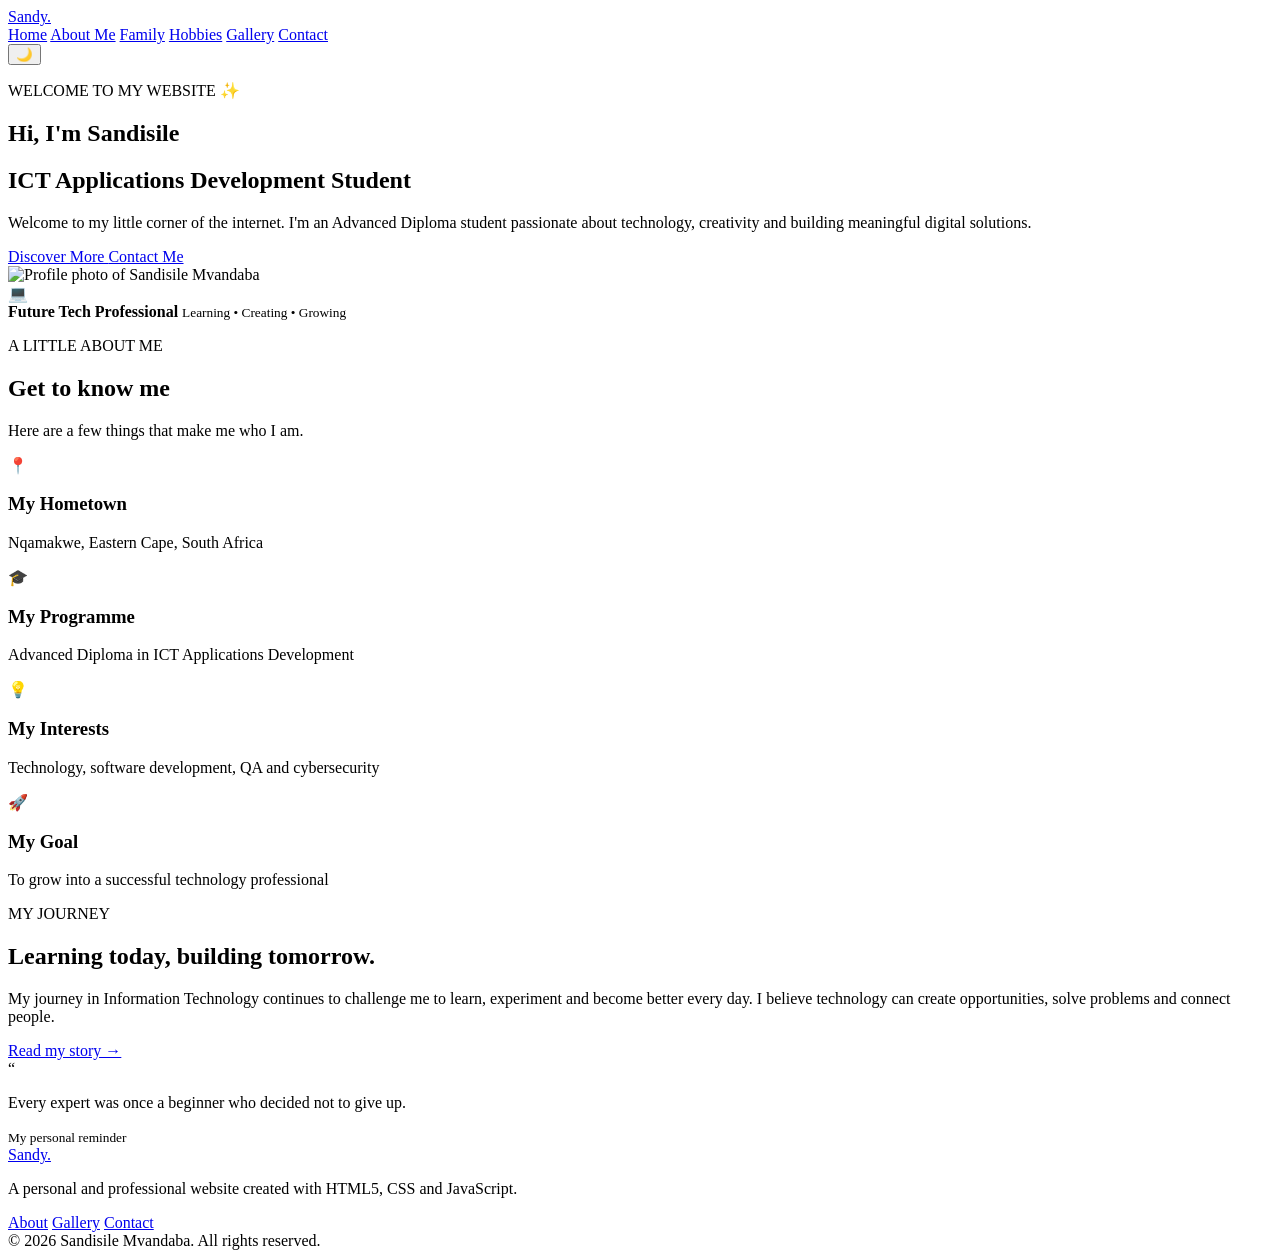
==== index.html @ 215be30d "Add initial HTML structure for portfolio website This file contains the complete HTML structure for " ====
<!DOCTYPE html>
<html lang="en">
<head>
    <meta charset="UTF-8">
    <meta name="viewport" content="width=device-width, initial-scale=1.0">

    <title>Sandisile Sandy Mvandaba | Personal Portfolio</title>

    <link rel="stylesheet" href="style.css">

    <!-- Google Font -->
    <link rel="preconnect" href="https://fonts.googleapis.com">
    <link rel="preconnect" href="https://fonts.gstatic.com" crossorigin>
    <link href="https://fonts.googleapis.com/css2?family=DM+Sans:wght@400;500;600;700&family=Playfair+Display:wght@600;700&display=swap" rel="stylesheet">
</head>

<body>

<header class="navbar">
    <div class="nav-container">

        <a href="index.html" class="logo">
            Sandy<span>.</span>
        </a>

        <nav>
            <a href="index.html" class="active">Home</a>
            <a href="about.html">About Me</a>
            <a href="family.html">Family</a>
            <a href="hobbies.html">Hobbies</a>
            <a href="gallery.html">Gallery</a>
            <a href="contact.html">Contact</a>
        </nav>

        <button id="themeToggle" class="theme-btn" aria-label="Toggle dark mode">
            🌙
        </button>

    </div>
</header>


<main>

    <!-- HERO SECTION -->
    <section class="hero">

        <div class="hero-content">

            <p class="eyebrow">WELCOME TO MY WEBSITE ✨</p>

            <h1>
                Hi, I'm <span>Sandisile</span>
            </h1>

            <h2>ICT Applications Development Student</h2>

            <p class="hero-text">
                Welcome to my little corner of the internet. I'm an
                Advanced Diploma student passionate about technology,
                creativity and building meaningful digital solutions.
            </p>

            <div class="hero-buttons">
                <a href="about.html" class="btn primary-btn">
                    Discover More
                </a>

                <a href="contact.html" class="btn secondary-btn">
                    Contact Me
                </a>
            </div>

        </div>


        <div class="hero-image">

            <div class="image-decoration"></div>

            <img src="images/IMG-20230119-WA0006.jpg"
                 alt="Profile photo of Sandisile Mvandaba">

            <div class="floating-card">
                <span>💻</span>
                <div>
                    <strong>Future Tech Professional</strong>
                    <small>Learning • Creating • Growing</small>
                </div>
            </div>

        </div>

    </section>


    <!-- QUICK INFORMATION -->
    <section class="section">

        <div class="section-heading">
            <p class="eyebrow">A LITTLE ABOUT ME</p>

            <h2>Get to know me</h2>

            <p>
                Here are a few things that make me who I am.
            </p>
        </div>


        <div class="info-grid">

            <div class="info-card">
                <div class="card-icon">📍</div>
                <h3>My Hometown</h3>
                <p>Nqamakwe, Eastern Cape, South Africa</p>
            </div>

            <div class="info-card">
                <div class="card-icon">🎓</div>
                <h3>My Programme</h3>
                <p>Advanced Diploma in ICT Applications Development</p>
            </div>

            <div class="info-card">
                <div class="card-icon">💡</div>
                <h3>My Interests</h3>
                <p>Technology, software development, QA and cybersecurity</p>
            </div>

            <div class="info-card">
                <div class="card-icon">🚀</div>
                <h3>My Goal</h3>
                <p>To grow into a successful technology professional</p>
            </div>

        </div>

    </section>


    <!-- FEATURE SECTION -->
    <section class="highlight-section">

        <div class="highlight-content">

            <p class="eyebrow">MY JOURNEY</p>

            <h2>Learning today, building tomorrow.</h2>

            <p>
                My journey in Information Technology continues to challenge
                me to learn, experiment and become better every day.
                I believe technology can create opportunities, solve
                problems and connect people.
            </p>

            <a href="about.html" class="text-link">
                Read my story →
            </a>

        </div>

        <div class="quote-card">
            <span class="quote-mark">“</span>

            <p>
                Every expert was once a beginner who decided not to give up.
            </p>

            <span class="quote-line"></span>

            <small>My personal reminder</small>
        </div>

    </section>

</main>


<footer>
    <div class="footer-content">

        <div>
            <a href="index.html" class="logo footer-logo">
                Sandy<span>.</span>
            </a>

            <p>
                A personal and professional website created with
                HTML5, CSS and JavaScript.
            </p>
        </div>

        <div class="footer-links">
            <a href="about.html">About</a>
            <a href="gallery.html">Gallery</a>
            <a href="contact.html">Contact</a>
        </div>

    </div>

    <div class="copyright">
        © 2026 Sandisile Mvandaba. All rights reserved.
    </div>
</footer>


<script src="script.js"></script>

</body>
  </html>
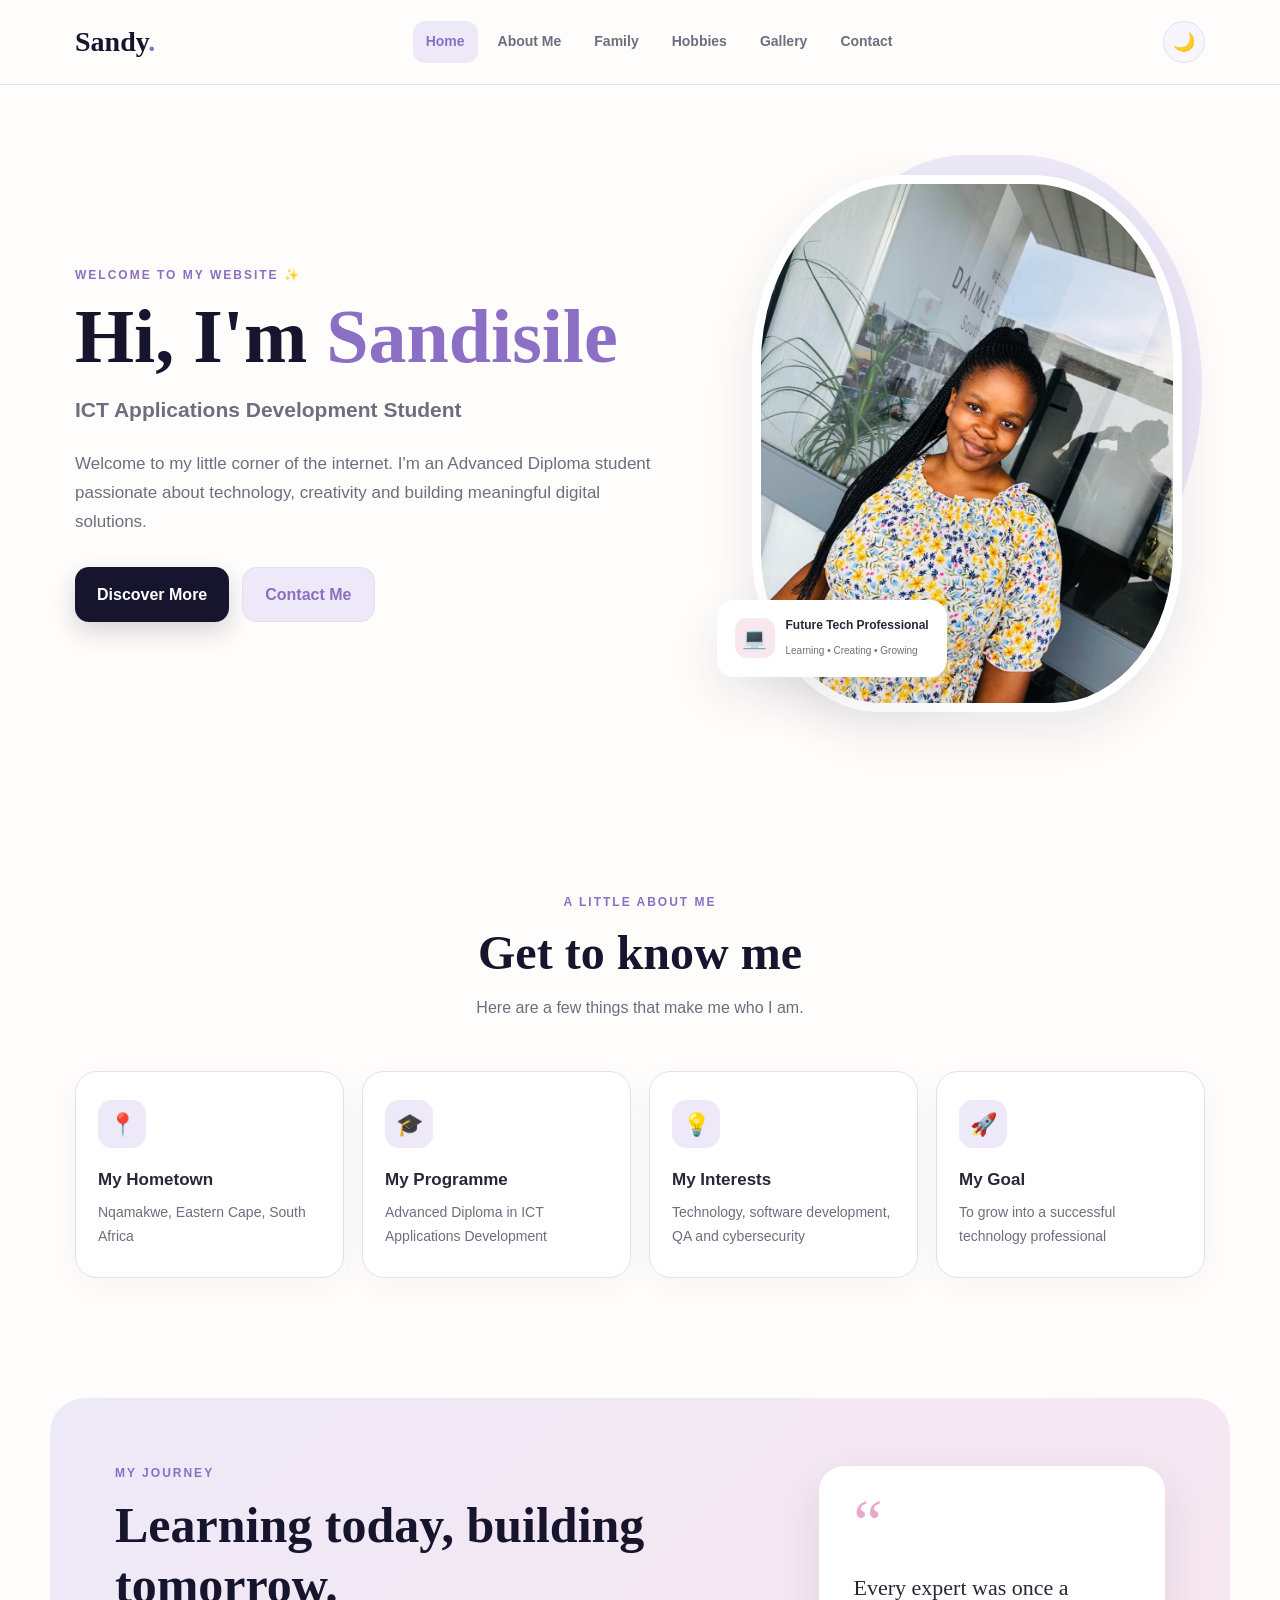
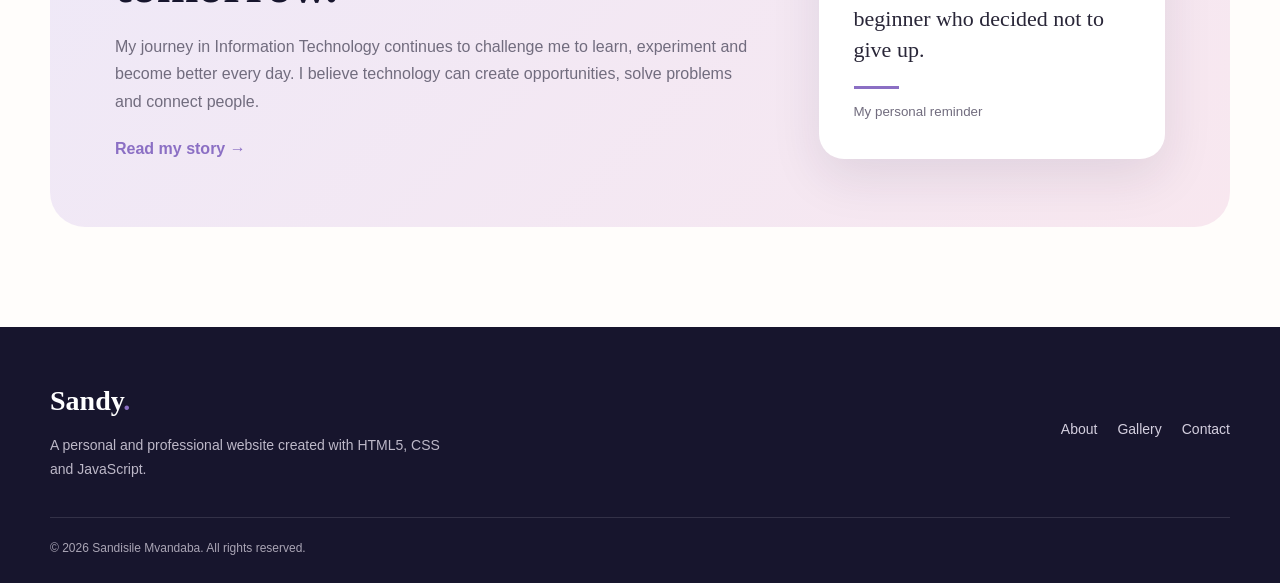
==== commit 909aa7b1: "Update image source in index.html" ====
--- a/index.html
+++ b/index.html
@@ -78,7 +78,7 @@
 
             <div class="image-decoration"></div>
 
-            <img src="images/IMG-20230119-WA0006.jpg"
+            <img src="images/Gallery4.jpg"
                  alt="Profile photo of Sandisile Mvandaba">
 
             <div class="floating-card">
--- a/style.css
+++ b/style.css
@@ -0,0 +1,1885 @@
+/* =========================================
+   SANDISILE MVANDABA PERSONAL WEBSITE
+   ========================================= */
+
+
+/* ---------- VARIABLES ---------- */
+
+:root {
+
+    --navy: #17152d;
+    --navy-light: #282442;
+
+    --purple: #8b6fc4;
+    --purple-dark: #7054aa;
+
+    --lavender: #eee9f8;
+    --lavender-light: #f8f5fc;
+
+    --pink: #e8a9c7;
+    --pink-light: #f8e7ef;
+
+    --white: #ffffff;
+    --cream: #fffdfb;
+
+    --text: #292638;
+    --muted: #716c7e;
+
+    --border: #e5dfed;
+
+    --shadow: 0 18px 50px rgba(37, 27, 67, 0.10);
+
+    --radius: 22px;
+
+    --transition: 0.3s ease;
+}
+
+
+/* ---------- DARK MODE ---------- */
+
+body.dark-mode {
+
+    --navy: #11101f;
+    --navy-light: #201d35;
+
+    --lavender: #242039;
+    --lavender-light: #19172a;
+
+    --white: #211e31;
+    --cream: #17152a;
+
+    --text: #f5f2fa;
+    --muted: #c0baca;
+
+    --border: #3b3650;
+
+    --shadow: 0 18px 50px rgba(0, 0, 0, 0.30);
+}
+
+
+/* ---------- GENERAL ---------- */
+
+* {
+    margin: 0;
+    padding: 0;
+    box-sizing: border-box;
+}
+
+
+html {
+    scroll-behavior: smooth;
+}
+
+
+body {
+
+    font-family: "DM Sans", sans-serif;
+
+    background: var(--cream);
+
+    color: var(--text);
+
+    line-height: 1.7;
+
+    transition:
+        background var(--transition),
+        color var(--transition);
+}
+
+
+img {
+    max-width: 100%;
+    display: block;
+}
+
+
+a {
+    text-decoration: none;
+    color: inherit;
+}
+
+
+button,
+input,
+textarea {
+    font-family: inherit;
+}
+
+
+/* ---------- NAVIGATION ---------- */
+
+.navbar {
+
+    position: sticky;
+
+    top: 0;
+
+    z-index: 1000;
+
+    background: rgba(255, 253, 251, 0.90);
+
+    backdrop-filter: blur(16px);
+
+    border-bottom: 1px solid var(--border);
+
+    transition: var(--transition);
+}
+
+
+.dark-mode .navbar {
+    background: rgba(23, 21, 45, 0.90);
+}
+
+
+.nav-container {
+
+    max-width: 1180px;
+
+    margin: auto;
+
+    padding: 18px 25px;
+
+    display: flex;
+
+    align-items: center;
+
+    justify-content: space-between;
+
+    gap: 25px;
+}
+
+
+.logo {
+
+    font-family: "Playfair Display", serif;
+
+    font-size: 28px;
+
+    font-weight: 700;
+
+    color: var(--navy);
+
+    white-space: nowrap;
+}
+
+
+.logo span {
+    color: var(--purple);
+}
+
+
+.dark-mode .logo {
+    color: var(--text);
+}
+
+
+nav {
+
+    display: flex;
+
+    align-items: center;
+
+    justify-content: center;
+
+    gap: 7px;
+
+    flex-wrap: wrap;
+}
+
+
+nav a {
+
+    padding: 9px 13px;
+
+    color: var(--muted);
+
+    font-size: 14px;
+
+    font-weight: 600;
+
+    border-radius: 12px;
+
+    transition: var(--transition);
+}
+
+
+nav a:hover {
+
+    color: var(--purple);
+
+    background: var(--lavender);
+}
+
+
+nav a.active {
+
+    color: var(--purple);
+
+    background: var(--lavender);
+}
+
+
+/* ---------- THEME BUTTON ---------- */
+
+.theme-btn {
+
+    width: 42px;
+
+    height: 42px;
+
+    border: 1px solid var(--border);
+
+    border-radius: 50%;
+
+    background: var(--lavender-light);
+
+    cursor: pointer;
+
+    font-size: 18px;
+
+    transition: var(--transition);
+
+    flex-shrink: 0;
+}
+
+
+.theme-btn:hover {
+
+    transform: rotate(15deg) scale(1.05);
+
+    background: var(--pink-light);
+}
+
+
+/* ---------- HERO ---------- */
+
+.hero {
+
+    max-width: 1180px;
+
+    margin: auto;
+
+    min-height: 650px;
+
+    padding: 90px 25px;
+
+    display: grid;
+
+    grid-template-columns: 1.1fr 0.9fr;
+
+    align-items: center;
+
+    gap: 70px;
+}
+
+
+.hero-content {
+    animation: fadeUp 0.8s ease;
+}
+
+
+.eyebrow {
+
+    color: var(--purple);
+
+    font-size: 12px;
+
+    font-weight: 700;
+
+    letter-spacing: 2px;
+
+    text-transform: uppercase;
+
+    margin-bottom: 12px;
+}
+
+
+.hero h1 {
+
+    font-family: "Playfair Display", serif;
+
+    font-size: clamp(48px, 6vw, 76px);
+
+    line-height: 1.05;
+
+    color: var(--navy);
+
+    margin-bottom: 15px;
+}
+
+
+.dark-mode .hero h1 {
+    color: var(--text);
+}
+
+
+.hero h1 span {
+    color: var(--purple);
+}
+
+
+.hero h2 {
+
+    font-size: 21px;
+
+    font-weight: 600;
+
+    color: var(--muted);
+
+    margin-bottom: 22px;
+}
+
+
+.hero-text {
+
+    max-width: 590px;
+
+    color: var(--muted);
+
+    font-size: 17px;
+
+    margin-bottom: 30px;
+}
+
+
+.hero-buttons {
+
+    display: flex;
+
+    gap: 13px;
+
+    flex-wrap: wrap;
+}
+
+
+/* ---------- BUTTONS ---------- */
+
+.btn {
+
+    display: inline-flex;
+
+    align-items: center;
+
+    justify-content: center;
+
+    padding: 13px 22px;
+
+    border-radius: 14px;
+
+    font-weight: 700;
+
+    border: none;
+
+    cursor: pointer;
+
+    transition: var(--transition);
+}
+
+
+.primary-btn {
+
+    background: var(--navy);
+
+    color: white;
+
+    box-shadow: 0 10px 25px rgba(23, 21, 45, 0.18);
+}
+
+
+.primary-btn:hover {
+
+    transform: translateY(-3px);
+
+    background: var(--purple);
+
+    box-shadow: 0 15px 30px rgba(139, 111, 196, 0.25);
+}
+
+
+.secondary-btn {
+
+    background: var(--lavender);
+
+    color: var(--purple);
+
+    border: 1px solid var(--border);
+}
+
+
+.secondary-btn:hover {
+
+    transform: translateY(-3px);
+
+    background: var(--pink-light);
+}
+
+
+/* ---------- HERO IMAGE ---------- */
+
+.hero-image {
+
+    position: relative;
+
+    max-width: 430px;
+
+    width: 100%;
+
+    margin: auto;
+}
+
+
+.hero-image::before {
+
+    content: "";
+
+    position: absolute;
+
+    width: 90%;
+
+    height: 90%;
+
+    background: var(--lavender);
+
+    border-radius: 45% 55% 60% 40%;
+
+    top: -20px;
+
+    right: -20px;
+
+    z-index: -1;
+
+    animation: floatShape 5s ease-in-out infinite;
+}
+
+
+.hero-image img {
+
+    width: 100%;
+
+    aspect-ratio: 4 / 5;
+
+    object-fit: cover;
+
+    border-radius: 35% 35% 30% 30%;
+
+    border: 9px solid white;
+
+    box-shadow: var(--shadow);
+}
+
+
+.floating-card {
+
+    position: absolute;
+
+    left: -35px;
+
+    bottom: 35px;
+
+    background: var(--white);
+
+    padding: 15px 18px;
+
+    border-radius: 17px;
+
+    box-shadow: var(--shadow);
+
+    display: flex;
+
+    align-items: center;
+
+    gap: 11px;
+
+    max-width: 260px;
+
+    animation: floatCard 4s ease-in-out infinite;
+}
+
+
+.floating-card > span {
+
+    width: 40px;
+
+    height: 40px;
+
+    display: flex;
+
+    align-items: center;
+
+    justify-content: center;
+
+    background: var(--pink-light);
+
+    border-radius: 12px;
+
+    font-size: 20px;
+}
+
+
+.floating-card strong {
+
+    display: block;
+
+    font-size: 12px;
+}
+
+
+.floating-card small {
+
+    color: var(--muted);
+
+    font-size: 10px;
+}
+
+
+/* ---------- SECTIONS ---------- */
+
+.section {
+
+    max-width: 1180px;
+
+    margin: auto;
+
+    padding: 90px 25px;
+}
+
+
+.section-heading {
+
+    text-align: center;
+
+    max-width: 650px;
+
+    margin: 0 auto 50px;
+}
+
+
+.section-heading h2 {
+
+    font-family: "Playfair Display", serif;
+
+    font-size: clamp(32px, 4vw, 48px);
+
+    color: var(--navy);
+
+    line-height: 1.2;
+
+    margin-bottom: 12px;
+}
+
+
+.dark-mode .section-heading h2 {
+    color: var(--text);
+}
+
+
+.section-heading p:not(.eyebrow) {
+
+    color: var(--muted);
+}
+
+
+/* ---------- INFO CARDS ---------- */
+
+.info-grid {
+
+    display: grid;
+
+    grid-template-columns: repeat(4, 1fr);
+
+    gap: 18px;
+}
+
+
+.info-card {
+
+    padding: 28px 22px;
+
+    background: var(--white);
+
+    border: 1px solid var(--border);
+
+    border-radius: var(--radius);
+
+    box-shadow: 0 8px 30px rgba(40, 29, 68, 0.04);
+
+    transition: var(--transition);
+}
+
+
+.info-card:hover {
+
+    transform: translateY(-7px);
+
+    box-shadow: var(--shadow);
+
+    border-color: var(--pink);
+}
+
+
+.card-icon {
+
+    width: 48px;
+
+    height: 48px;
+
+    display: flex;
+
+    align-items: center;
+
+    justify-content: center;
+
+    border-radius: 14px;
+
+    background: var(--lavender);
+
+    font-size: 22px;
+
+    margin-bottom: 18px;
+}
+
+
+.info-card h3 {
+
+    font-size: 17px;
+
+    margin-bottom: 6px;
+}
+
+
+.info-card p {
+
+    color: var(--muted);
+
+    font-size: 14px;
+}
+
+
+/* ---------- HIGHLIGHT ---------- */
+
+.highlight-section {
+
+    max-width: 1180px;
+
+    margin: 30px auto 100px;
+
+    padding: 65px;
+
+    border-radius: 35px;
+
+    background: linear-gradient(
+        135deg,
+        var(--lavender),
+        var(--pink-light)
+    );
+
+    display: grid;
+
+    grid-template-columns: 1.3fr 0.7fr;
+
+    gap: 60px;
+
+    align-items: center;
+}
+
+
+.highlight-content h2 {
+
+    font-family: "Playfair Display", serif;
+
+    font-size: clamp(34px, 4vw, 50px);
+
+    line-height: 1.2;
+
+    color: var(--navy);
+
+    margin-bottom: 18px;
+}
+
+
+.dark-mode .highlight-content h2 {
+    color: var(--text);
+}
+
+
+.highlight-content > p:not(.eyebrow) {
+
+    color: var(--muted);
+
+    margin-bottom: 20px;
+}
+
+
+.text-link {
+
+    color: var(--purple);
+
+    font-weight: 700;
+
+    transition: var(--transition);
+}
+
+
+.text-link:hover {
+    margin-left: 5px;
+}
+
+
+.quote-card {
+
+    background: var(--white);
+
+    padding: 35px;
+
+    border-radius: 25px;
+
+    box-shadow: var(--shadow);
+}
+
+
+.quote-mark {
+
+    color: var(--pink);
+
+    font-family: Georgia, serif;
+
+    font-size: 65px;
+
+    line-height: 0.7;
+}
+
+
+.quote-card p {
+
+    font-family: "Playfair Display", serif;
+
+    font-size: 22px;
+
+    line-height: 1.4;
+
+    margin: 20px 0;
+}
+
+
+.quote-line {
+
+    display: block;
+
+    width: 45px;
+
+    height: 3px;
+
+    background: var(--purple);
+
+    margin-bottom: 8px;
+}
+
+
+.quote-card small {
+    color: var(--muted);
+}
+
+
+/* ---------- PAGE HEADER ---------- */
+
+.page-header {
+
+    text-align: center;
+
+    padding: 95px 25px 80px;
+
+    background: linear-gradient(
+        135deg,
+        var(--lavender),
+        var(--pink-light)
+    );
+}
+
+
+.page-header h1 {
+
+    font-family: "Playfair Display", serif;
+
+    color: var(--navy);
+
+    font-size: clamp(42px, 6vw, 65px);
+
+    line-height: 1.1;
+
+    margin-bottom: 12px;
+}
+
+
+.dark-mode .page-header h1 {
+    color: var(--text);
+}
+
+
+.page-header > p:not(.eyebrow) {
+
+    color: var(--muted);
+
+    max-width: 600px;
+
+    margin: auto;
+}
+
+
+/* ---------- ABOUT ---------- */
+
+.about-section {
+
+    display: grid;
+
+    grid-template-columns: 0.75fr 1.25fr;
+
+    gap: 70px;
+
+    align-items: center;
+}
+
+
+.about-image img {
+
+    width: 100%;
+
+    aspect-ratio: 4 / 5;
+
+    object-fit: cover;
+
+    border-radius: 30px;
+
+    box-shadow: var(--shadow);
+}
+
+
+.about-content h2 {
+
+    font-family: "Playfair Display", serif;
+
+    font-size: clamp(34px, 4vw, 50px);
+
+    line-height: 1.2;
+
+    color: var(--navy);
+
+    margin-bottom: 20px;
+}
+
+
+.dark-mode .about-content h2 {
+    color: var(--text);
+}
+
+
+.about-content p:not(.eyebrow) {
+
+    color: var(--muted);
+
+    margin-bottom: 18px;
+}
+
+
+.soft-section {
+
+    max-width: none;
+
+    background: var(--lavender-light);
+}
+
+
+.timeline {
+
+    max-width: 900px;
+
+    margin: auto;
+}
+
+
+.timeline-item {
+
+    display: grid;
+
+    grid-template-columns: 60px 1fr;
+
+    gap: 22px;
+
+    padding: 28px;
+
+    margin-bottom: 18px;
+
+    background: var(--white);
+
+    border: 1px solid var(--border);
+
+    border-radius: 22px;
+
+    box-shadow: 0 8px 25px rgba(40, 29, 68, 0.04);
+}
+
+
+.timeline-icon {
+
+    width: 55px;
+
+    height: 55px;
+
+    display: flex;
+
+    align-items: center;
+
+    justify-content: center;
+
+    border-radius: 15px;
+
+    background: var(--lavender);
+
+    font-size: 24px;
+}
+
+
+.timeline-item h3 {
+    margin-bottom: 5px;
+}
+
+
+.timeline-item p {
+    color: var(--muted);
+}
+
+
+/* ---------- FAMILY ---------- */
+
+.family-intro {
+
+    display: grid;
+
+    grid-template-columns: 0.9fr 1.1fr;
+
+    gap: 65px;
+
+    align-items: center;
+
+    margin-bottom: 70px;
+}
+
+
+.family-image img {
+
+    width: 100%;
+
+    aspect-ratio: 4 / 3;
+
+    object-fit: cover;
+
+    border-radius: 28px;
+
+    box-shadow: var(--shadow);
+}
+
+
+.family-intro h2 {
+
+    font-family: "Playfair Display", serif;
+
+    font-size: clamp(34px, 4vw, 48px);
+
+    line-height: 1.2;
+
+    margin-bottom: 18px;
+}
+
+
+.family-intro p:not(.eyebrow) {
+
+    color: var(--muted);
+
+    margin-bottom: 16px;
+}
+
+
+.family-cards {
+
+    display: grid;
+
+    grid-template-columns: repeat(3, 1fr);
+
+    gap: 20px;
+}
+
+
+.family-card {
+
+    padding: 35px;
+
+    background: var(--lavender);
+
+    border-radius: 25px;
+
+    text-align: center;
+
+    border: 1px solid var(--border);
+
+    transition: var(--transition);
+}
+
+
+.family-card:hover {
+    transform: translateY(-6px);
+}
+
+
+.family-card span {
+
+    font-size: 35px;
+
+    display: block;
+
+    margin-bottom: 12px;
+}
+
+
+.family-card h3 {
+    margin-bottom: 8px;
+}
+
+
+.family-card p {
+    color: var(--muted);
+
+    font-size: 14px;
+}
+
+
+/* ---------- HOBBIES ---------- */
+
+.hobby-grid {
+
+    display: grid;
+
+    grid-template-columns: repeat(3, 1fr);
+
+    gap: 20px;
+}
+
+
+.hobby-card {
+
+    padding: 35px 28px;
+
+    background: var(--white);
+
+    border: 1px solid var(--border);
+
+    border-radius: 25px;
+
+    transition: var(--transition);
+}
+
+
+.hobby-card:hover {
+
+    transform: translateY(-7px);
+
+    box-shadow: var(--shadow);
+
+    border-color: var(--pink);
+}
+
+
+.hobby-icon {
+
+    font-size: 35px;
+
+    margin-bottom: 15px;
+}
+
+
+.hobby-card h3 {
+    margin-bottom: 8px;
+}
+
+
+.hobby-card p {
+    color: var(--muted);
+
+    font-size: 14px;
+}
+
+
+/* ---------- GALLERY ---------- */
+
+.gallery-intro {
+
+    text-align: center;
+
+    color: var(--muted);
+
+    margin-bottom: 30px;
+}
+
+
+.slideshow {
+
+    max-width: 900px;
+
+    height: 520px;
+
+    margin: auto;
+
+    position: relative;
+
+    overflow: hidden;
+
+    border-radius: 30px;
+
+    background: var(--navy);
+
+    box-shadow: var(--shadow);
+}
+
+
+.slideshow img {
+
+    width: 100%;
+
+    height: 100%;
+
+    object-fit: cover;
+
+    transition: opacity 0.4s ease;
+}
+
+
+.slide-caption {
+
+    position: absolute;
+
+    left: 0;
+
+    right: 0;
+
+    bottom: 0;
+
+    padding: 50px 35px 30px;
+
+    color: white;
+
+    background: linear-gradient(
+        transparent,
+        rgba(0, 0, 0, 0.78)
+    );
+}
+
+
+.slide-caption h3 {
+    font-size: 25px;
+}
+
+
+.slide-caption p {
+    opacity: 0.8;
+
+    font-size: 14px;
+}
+
+
+.slide-btn {
+
+    position: absolute;
+
+    top: 50%;
+
+    transform: translateY(-50%);
+
+    width: 50px;
+
+    height: 50px;
+
+    border: none;
+
+    border-radius: 50%;
+
+    background: rgba(255,255,255,0.88);
+
+    color: var(--navy);
+
+    cursor: pointer;
+
+    font-size: 22px;
+
+    transition: var(--transition);
+}
+
+
+.slide-btn:hover {
+
+    background: var(--pink);
+
+    color: white;
+}
+
+
+.previous {
+    left: 20px;
+}
+
+
+.next {
+    right: 20px;
+}
+
+
+.gallery-grid {
+
+    margin-top: 30px;
+
+    display: grid;
+
+    grid-template-columns: repeat(4, 1fr);
+
+    gap: 15px;
+}
+
+
+.gallery-grid img {
+
+    width: 100%;
+
+    height: 190px;
+
+    object-fit: cover;
+
+    border-radius: 18px;
+
+    cursor: pointer;
+
+    transition: var(--transition);
+}
+
+
+.gallery-grid img:hover {
+
+    transform: scale(1.03);
+
+    box-shadow: var(--shadow);
+}
+
+
+/* ---------- CONTACT ---------- */
+
+.contact-section {
+
+    display: grid;
+
+    grid-template-columns: 0.8fr 1.2fr;
+
+    gap: 70px;
+
+    align-items: start;
+}
+
+
+.contact-info h2 {
+
+    font-family: "Playfair Display", serif;
+
+    font-size: clamp(36px, 4vw, 50px);
+
+    line-height: 1.2;
+
+    margin-bottom: 18px;
+}
+
+
+.contact-info > p:not(.eyebrow) {
+
+    color: var(--muted);
+
+    margin-bottom: 30px;
+}
+
+
+.contact-item {
+
+    display: flex;
+
+    gap: 15px;
+
+    align-items: center;
+
+    margin-bottom: 20px;
+}
+
+
+.contact-item > span {
+
+    width: 50px;
+
+    height: 50px;
+
+    display: flex;
+
+    align-items: center;
+
+    justify-content: center;
+
+    background: var(--lavender);
+
+    border-radius: 14px;
+
+    font-size: 20px;
+}
+
+
+.contact-item p {
+
+    color: var(--muted);
+
+    font-size: 14px;
+}
+
+
+.contact-form {
+
+    padding: 35px;
+
+    background: var(--white);
+
+    border: 1px solid var(--border);
+
+    border-radius: 25px;
+
+    box-shadow: var(--shadow);
+}
+
+
+.form-group {
+    margin-bottom: 20px;
+}
+
+
+.form-group label {
+
+    display: block;
+
+    font-weight: 600;
+
+    font-size: 14px;
+
+    margin-bottom: 7px;
+}
+
+
+.form-group input,
+.form-group textarea {
+
+    width: 100%;
+
+    padding: 14px 16px;
+
+    border: 1px solid var(--border);
+
+    border-radius: 13px;
+
+    background: var(--lavender-light);
+
+    color: var(--text);
+
+    outline: none;
+
+    transition: var(--transition);
+}
+
+
+.form-group input:focus,
+.form-group textarea:focus {
+
+    border-color: var(--purple);
+
+    box-shadow: 0 0 0 4px rgba(139, 111, 196, 0.10);
+}
+
+
+.form-group textarea {
+    resize: vertical;
+}
+
+
+.form-message {
+
+    margin-top: 15px;
+
+    color: var(--purple);
+
+    font-weight: 600;
+
+    font-size: 14px;
+}
+
+
+/* ---------- FOOTER ---------- */
+
+footer {
+
+    background: var(--navy);
+
+    color: white;
+
+    padding: 50px 25px 25px;
+}
+
+
+.footer-content {
+
+    max-width: 1180px;
+
+    margin: auto;
+
+    display: flex;
+
+    justify-content: space-between;
+
+    gap: 30px;
+}
+
+
+.footer-logo {
+    color: white;
+}
+
+
+.footer-content p {
+
+    color: #bdb8c8;
+
+    max-width: 400px;
+
+    margin-top: 10px;
+
+    font-size: 14px;
+}
+
+
+.footer-links {
+
+    display: flex;
+
+    gap: 20px;
+
+    align-items: center;
+}
+
+
+.footer-links a {
+
+    color: #d4cfdf;
+
+    font-size: 14px;
+
+    transition: var(--transition);
+}
+
+
+.footer-links a:hover {
+    color: var(--pink);
+}
+
+
+.copyright {
+
+    max-width: 1180px;
+
+    margin: 35px auto 0;
+
+    padding-top: 20px;
+
+    border-top: 1px solid rgba(255,255,255,0.12);
+
+    color: #aaa5b5;
+
+    font-size: 12px;
+}
+
+
+/* ---------- ANIMATIONS ---------- */
+
+@keyframes fadeUp {
+
+    from {
+        opacity: 0;
+        transform: translateY(25px);
+    }
+
+    to {
+        opacity: 1;
+        transform: translateY(0);
+    }
+}
+
+
+@keyframes floatCard {
+
+    0%, 100% {
+        transform: translateY(0);
+    }
+
+    50% {
+        transform: translateY(-8px);
+    }
+}
+
+
+@keyframes floatShape {
+
+    0%, 100% {
+        transform: rotate(0deg) scale(1);
+    }
+
+    50% {
+        transform: rotate(5deg) scale(1.04);
+    }
+}
+
+
+/* ---------- RESPONSIVE ---------- */
+
+@media (max-width: 950px) {
+
+    nav {
+        gap: 2px;
+    }
+
+    nav a {
+        padding: 8px 9px;
+        font-size: 13px;
+    }
+
+    .hero {
+
+        grid-template-columns: 1fr;
+
+        text-align: center;
+
+        padding-top: 70px;
+    }
+
+    .hero-text {
+        margin-left: auto;
+        margin-right: auto;
+    }
+
+    .hero-buttons {
+        justify-content: center;
+    }
+
+    .hero-image {
+        max-width: 370px;
+    }
+
+    .floating-card {
+        left: 0;
+    }
+
+    .info-grid {
+        grid-template-columns: repeat(2, 1fr);
+    }
+
+    .highlight-section {
+        margin-left: 25px;
+        margin-right: 25px;
+        grid-template-columns: 1fr;
+        padding: 45px;
+    }
+
+    .about-section,
+    .family-intro,
+    .contact-section {
+        grid-template-columns: 1fr;
+        gap: 40px;
+    }
+
+    .about-image {
+        max-width: 500px;
+    }
+
+    .family-image {
+        max-width: 600px;
+    }
+
+    .hobby-grid {
+        grid-template-columns: repeat(2, 1fr);
+    }
+
+    .gallery-grid {
+        grid-template-columns: repeat(2, 1fr);
+    }
+}
+
+
+@media (max-width: 700px) {
+
+    .nav-container {
+        flex-wrap: wrap;
+        justify-content: center;
+    }
+
+    .logo {
+        width: 100%;
+        text-align: center;
+    }
+
+    nav {
+        order: 3;
+        width: 100%;
+        overflow-x: auto;
+        justify-content: flex-start;
+        padding-bottom: 3px;
+    }
+
+    nav a {
+        white-space: nowrap;
+    }
+
+    .hero {
+        padding-top: 55px;
+    }
+
+    .hero h1 {
+        font-size: 48px;
+    }
+
+    .section {
+        padding: 65px 20px;
+    }
+
+    .info-grid,
+    .family-cards,
+    .hobby-grid {
+        grid-template-columns: 1fr;
+    }
+
+    .highlight-section {
+        padding: 35px 25px;
+    }
+
+    .slideshow {
+        height: 400px;
+        border-radius: 22px;
+    }
+
+    .gallery-grid {
+        grid-template-columns: 1fr 1fr;
+    }
+
+    .gallery-grid img {
+        height: 140px;
+    }
+
+    .contact-form {
+        padding: 25px;
+    }
+
+    .footer-content {
+        flex-direction: column;
+    }
+
+    .footer-links {
+        flex-wrap: wrap;
+    }
+}
+/* =========================================
+   NEW GALLERY SLIDESHOW
+========================================= */
+
+.gallery-intro {
+    text-align: center;
+    margin-bottom: 30px;
+}
+
+.gallery-intro p {
+    color: #777;
+}
+
+
+/* MAIN SLIDESHOW */
+
+.slideshow {
+    position: relative;
+    max-width: 900px;
+    height: 520px;
+    margin: 0 auto;
+    overflow: hidden;
+    border-radius: 28px;
+    box-shadow: 0 15px 40px rgba(60, 45, 100, 0.15);
+    background: #f5effa;
+}
+
+.slideshow > img {
+    width: 100%;
+    height: 100%;
+    display: block;
+    object-fit: cover;
+    transition: opacity 0.4s ease;
+}
+
+
+/* CAPTION ON PHOTO */
+
+.slideshow .slide-caption {
+    position: absolute;
+    bottom: 0;
+    left: 0;
+    right: 0;
+    padding: 70px 35px 30px;
+    color: white;
+    background: linear-gradient(
+        transparent,
+        rgba(20, 15, 30, 0.85)
+    );
+}
+
+.slideshow .slide-caption h3 {
+    margin: 0 0 8px;
+    font-family: "Playfair Display", serif;
+    font-size: 1.8rem;
+}
+
+.slideshow .slide-caption p {
+    margin: 0;
+}
+
+
+/* BUTTONS UNDER PHOTO */
+
+.slideshow-controls {
+    display: flex;
+    justify-content: center;
+    align-items: center;
+    gap: 18px;
+    margin: 25px auto 70px;
+}
+
+.slideshow-controls .slide-btn {
+    border: none;
+    padding: 13px 25px;
+    border-radius: 50px;
+    background: #9b6fc3;
+    color: white;
+    font-family: "DM Sans", sans-serif;
+    font-size: 0.95rem;
+    font-weight: 600;
+    cursor: pointer;
+    transition: transform 0.25s ease,
+                box-shadow 0.25s ease;
+}
+
+.slideshow-controls .slide-btn:hover {
+    transform: translateY(-3px);
+    box-shadow: 0 8px 20px rgba(100, 70, 130, 0.2);
+}
+
+
+/* PHOTO COLLECTION */
+
+.gallery-collection {
+    max-width: 1100px;
+    margin: 0 auto;
+}
+
+.gallery-section-heading {
+    text-align: center;
+    margin-bottom: 35px;
+}
+
+.gallery-section-heading h2 {
+    font-family: "Playfair Display", serif;
+    font-size: 2.3rem;
+    margin: 8px 0;
+}
+
+.gallery-section-heading p:last-child {
+    color: #777;
+}
+
+
+/* PHOTO GRID */
+
+.gallery-grid {
+    display: grid;
+    grid-template-columns: repeat(4, 1fr);
+    gap: 18px;
+}
+
+.gallery-item {
+    height: 220px;
+    overflow: hidden;
+    border-radius: 20px;
+    cursor: pointer;
+    box-shadow: 0 8px 25px rgba(60, 45, 100, 0.08);
+}
+
+.gallery-item img {
+    width: 100%;
+    height: 100%;
+    object-fit: cover;
+    display: block;
+    transition: transform 0.4s ease;
+}
+
+.gallery-item:hover img {
+    transform: scale(1.08);
+}
+
+
+/* MOBILE */
+
+@media (max-width: 800px) {
+
+    .slideshow {
+        height: 420px;
+    }
+
+    .gallery-grid {
+        grid-template-columns: repeat(2, 1fr);
+    }
+
+}
+
+
+@media (max-width: 500px) {
+
+    .slideshow {
+        height: 330px;
+        border-radius: 20px;
+    }
+
+    .slideshow .slide-caption {
+        padding: 50px 20px 20px;
+    }
+
+    .slideshow .slide-caption h3 {
+        font-size: 1.4rem;
+    }
+
+    .slideshow-controls {
+        gap: 10px;
+        margin-bottom: 50px;
+    }
+
+    .slideshow-controls .slide-btn {
+        padding: 11px 17px;
+        font-size: 0.85rem;
+    }
+
+    .gallery-grid {
+        grid-template-columns: 1fr 1fr;
+        gap: 10px;
+    }
+
+    .gallery-item {
+        height: 160px;
+        border-radius: 15px;
+    }
+
+}
